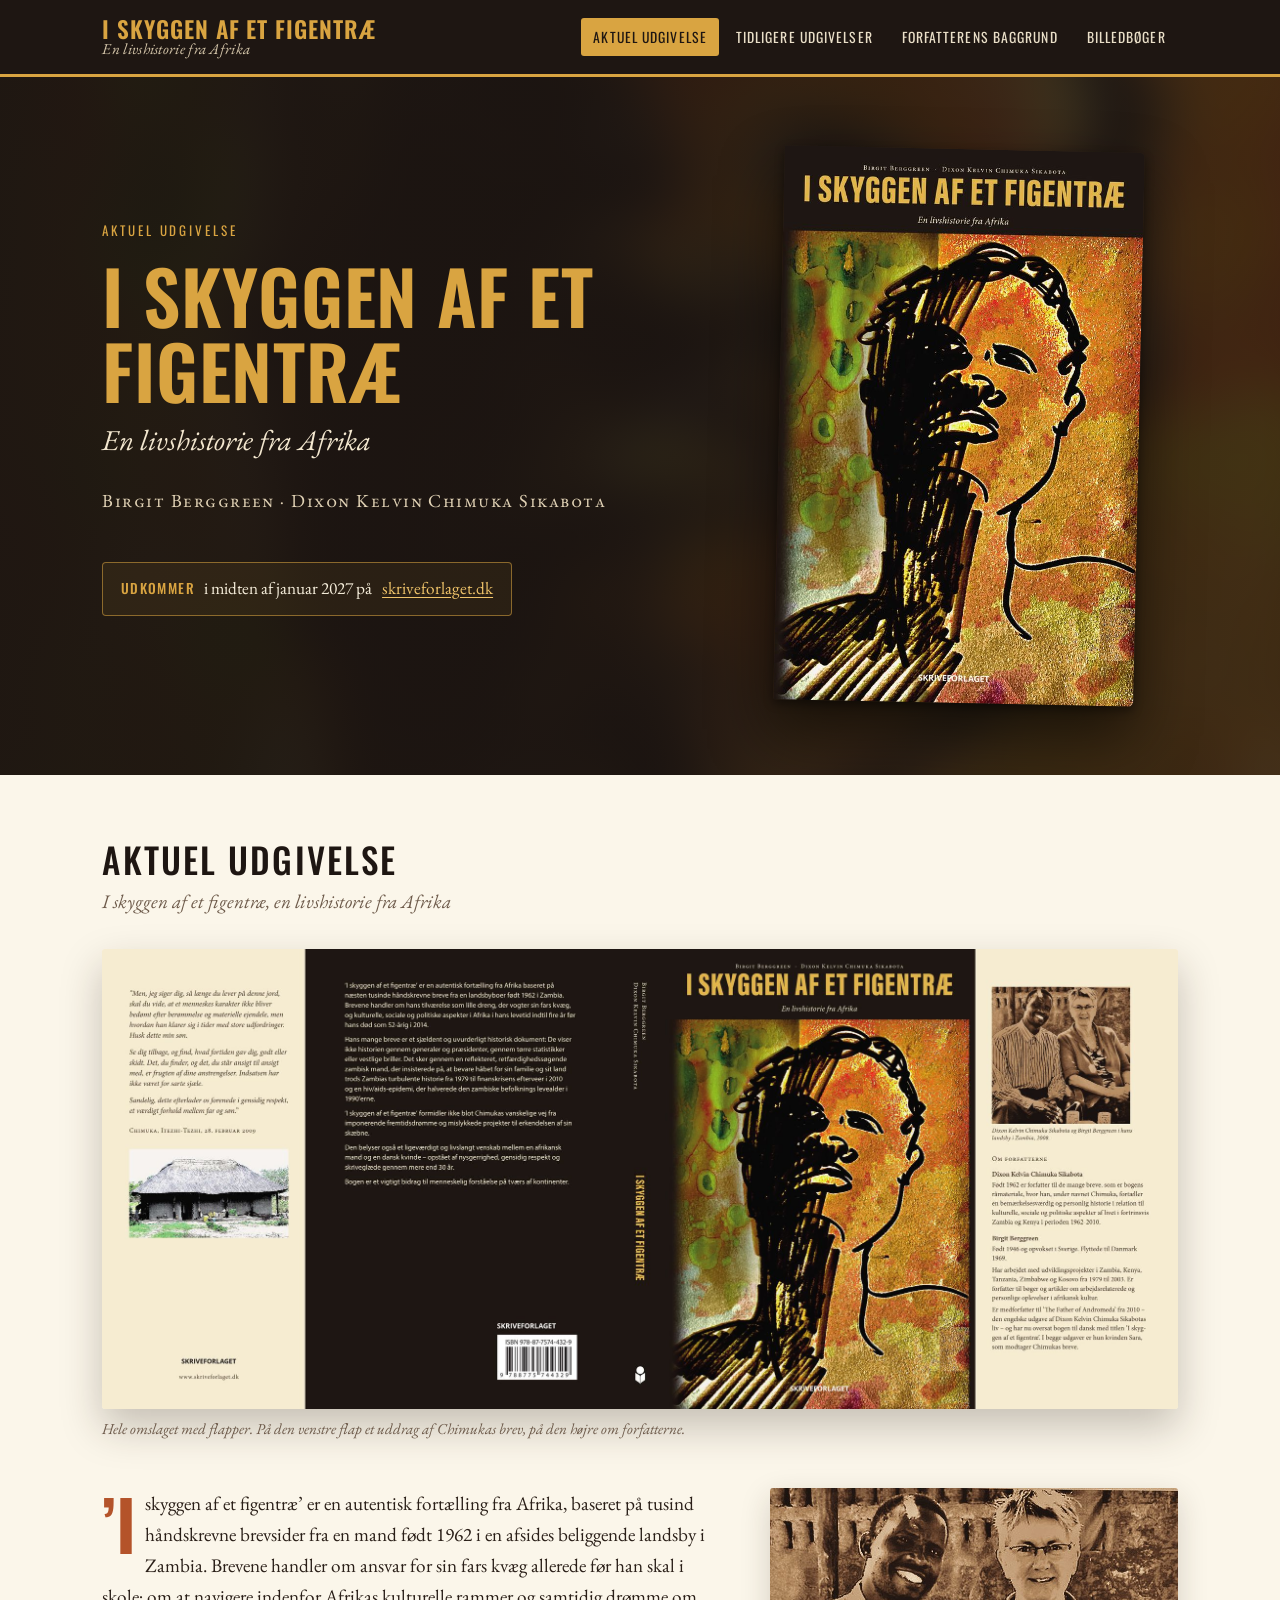
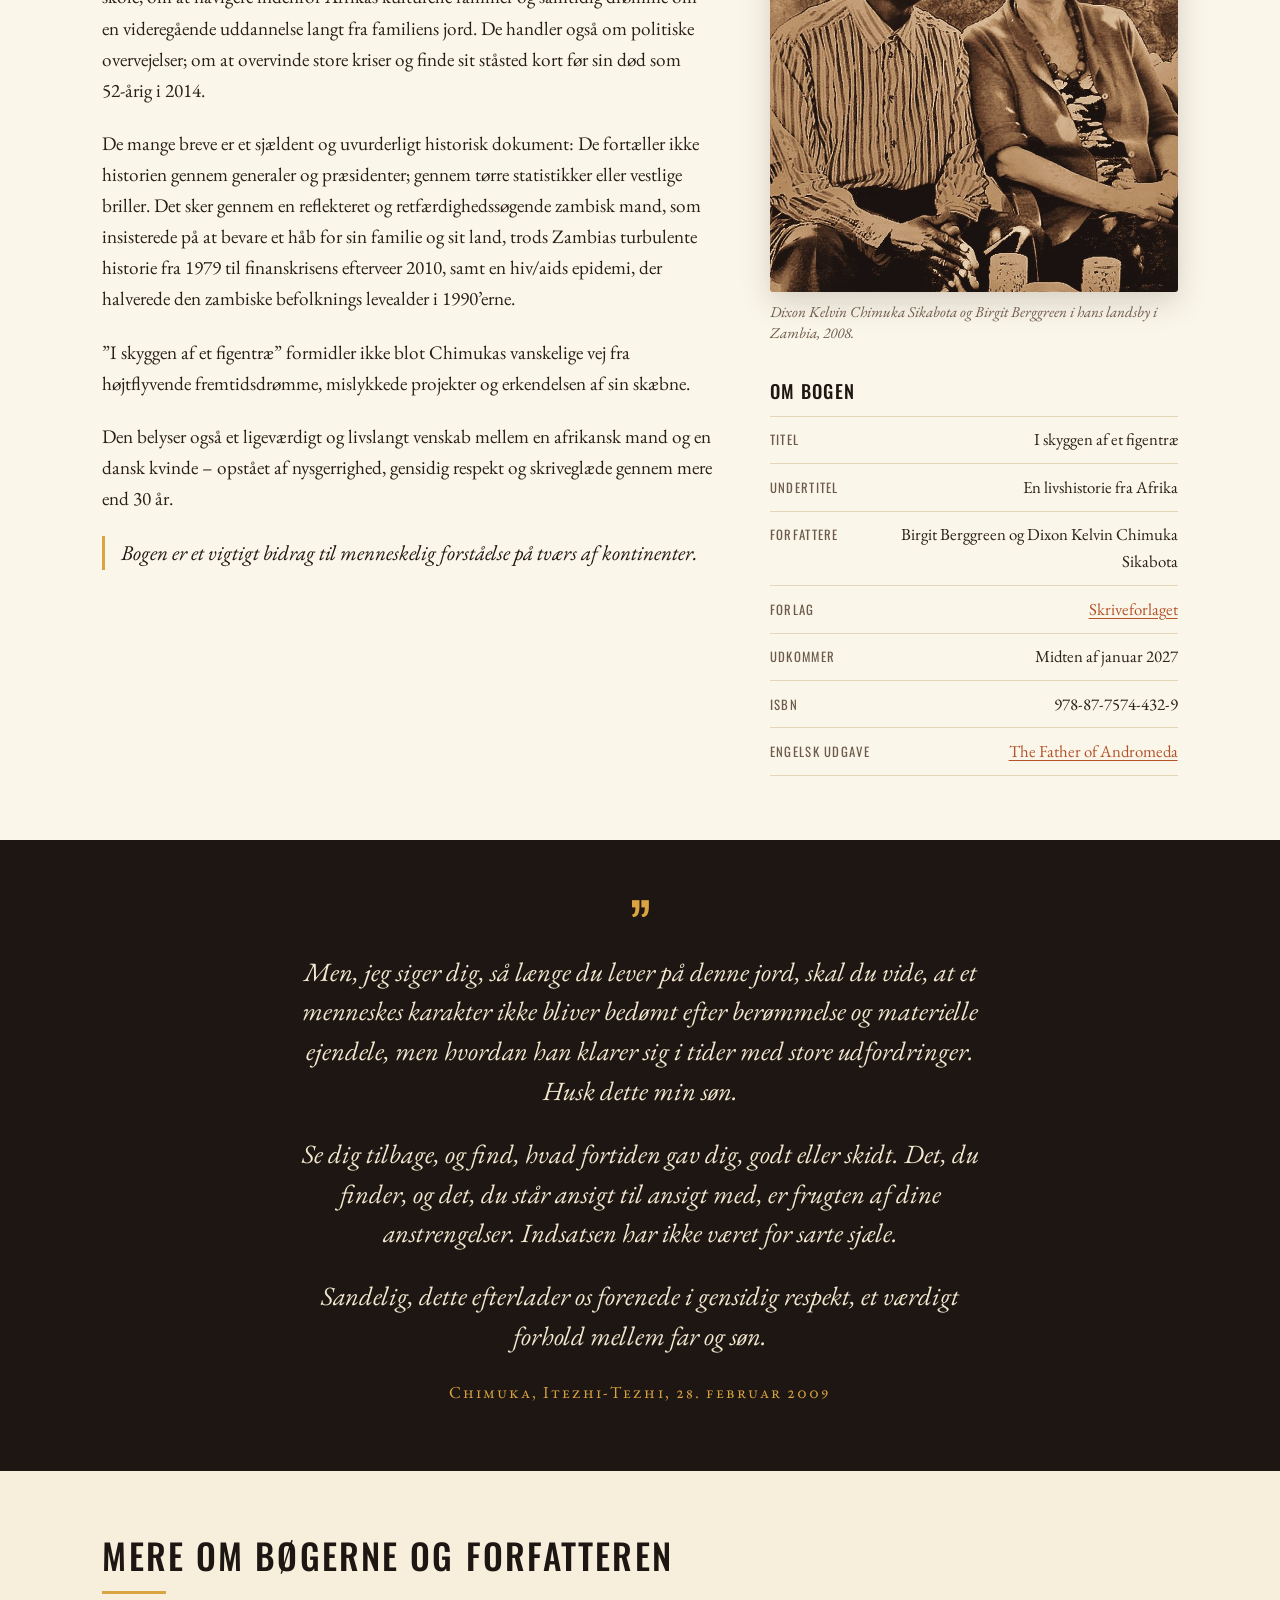
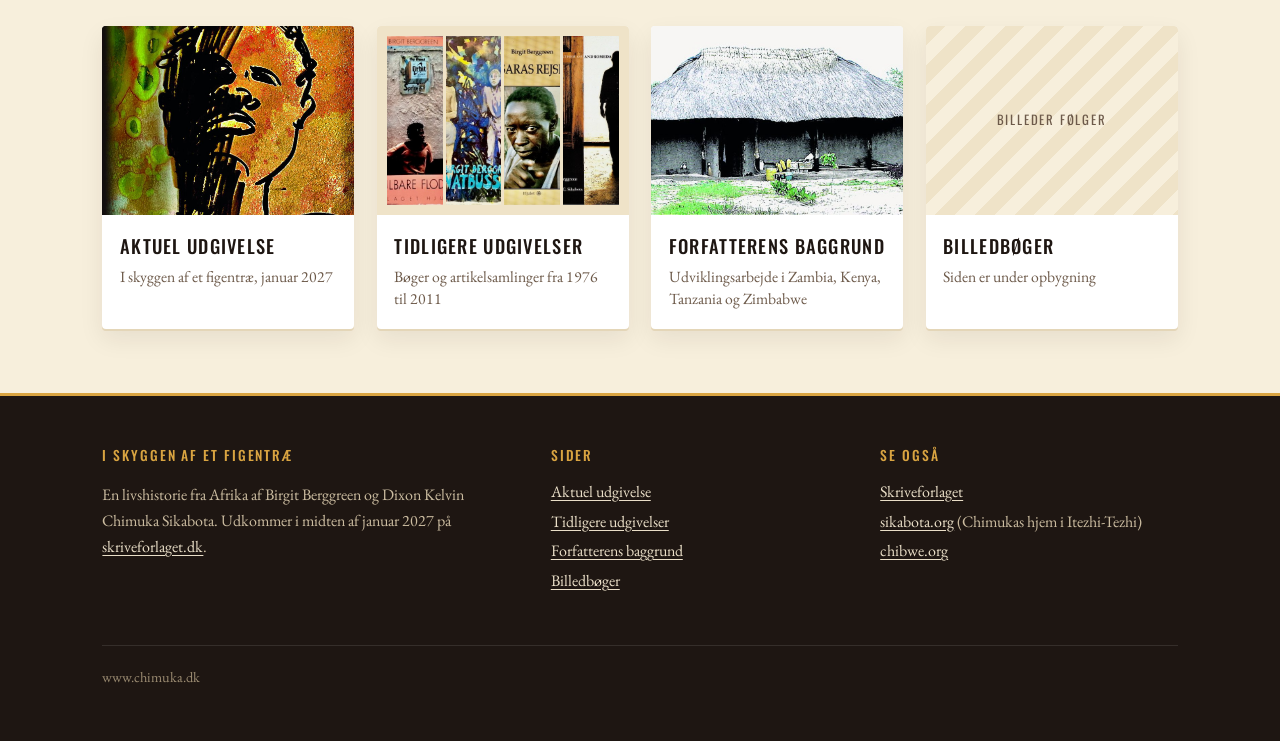
==== index.html @ 877b323a "chimuka.dk: første version af bogsiden for I skyggen af et figentræ" ====
<!doctype html>
<html lang="da">
<head>
<meta charset="utf-8">
<meta name="viewport" content="width=device-width,initial-scale=1">
<title>I skyggen af et figentræ · En livshistorie fra Afrika</title>
<meta name="description" content="En autentisk fortælling fra Afrika, baseret på tusind håndskrevne brevsider fra en zambisk landsbyboer. Af Birgit Berggreen og Dixon Kelvin Chimuka Sikabota. Udkommer i midten af januar 2027 på Skriveforlaget.">
<link rel="canonical" href="https://chimuka.dk/">
<meta name="author" content="Birgit Berggreen og Dixon Kelvin Chimuka Sikabota">
<meta name="theme-color" content="#1e1612">
<meta property="og:type" content="book">
<meta property="og:locale" content="da_DK">
<meta property="og:site_name" content="chimuka.dk">
<meta property="og:title" content="I skyggen af et figentræ · En livshistorie fra Afrika">
<meta property="og:description" content="En autentisk fortælling fra Afrika, baseret på tusind håndskrevne brevsider fra en zambisk landsbyboer. Af Birgit Berggreen og Dixon Kelvin Chimuka Sikabota. Udkommer i midten af januar 2027 på Skriveforlaget.">
<meta property="og:url" content="https://chimuka.dk/">
<meta property="og:image" content="https://chimuka.dk/assets/img/og-chimuka.jpg">
<meta property="og:image:width" content="1200">
<meta property="og:image:height" content="630">
<meta property="og:image:alt" content="Bogomslaget til I skyggen af et figentræ, en livshistorie fra Afrika">
<meta name="twitter:card" content="summary_large_image">
<meta name="twitter:title" content="I skyggen af et figentræ · En livshistorie fra Afrika">
<meta name="twitter:description" content="En autentisk fortælling fra Afrika, baseret på tusind håndskrevne brevsider fra en zambisk landsbyboer. Af Birgit Berggreen og Dixon Kelvin Chimuka Sikabota. Udkommer i midten af januar 2027 på Skriveforlaget.">
<meta name="twitter:image" content="https://chimuka.dk/assets/img/og-chimuka.jpg">
<link rel="icon" href="favicon.ico" sizes="any">
<link rel="icon" type="image/png" sizes="32x32" href="favicon-32.png">
<link rel="apple-touch-icon" href="apple-touch-icon.png">
<link rel="preload" href="assets/fonts/oswald.woff2" as="font" type="font/woff2" crossorigin>
<link rel="preload" href="assets/fonts/ebgaramond.woff2" as="font" type="font/woff2" crossorigin>
<link rel="stylesheet" href="assets/css/site.css">
<script type="application/ld+json">
{"@context":"https://schema.org","@type":"Book","name":"I skyggen af et figentræ","alternativeHeadline":"En livshistorie fra Afrika","inLanguage":"da","isbn":"978-87-7574-432-9","author":[{"@type":"Person","name":"Birgit Berggreen"},{"@type":"Person","name":"Dixon Kelvin Chimuka Sikabota"}],"publisher":{"@type":"Organization","name":"Skriveforlaget","url":"https://skriveforlaget.dk"},"image":"https://chimuka.dk/assets/img/omslag-forside.jpg","url":"https://chimuka.dk/","translationOfWork":{"@type":"Book","name":"The Father of Andromeda"}}
</script>
</head>
<body>
<a class="skip" href="#indhold">Spring til indhold</a>
<header class="site-header">
  <div class="wrap">
    <a class="brand" href="index.html"><b>I skyggen af et figentræ</b><small>En livshistorie fra Afrika</small></a>
    <nav class="nav" aria-label="Hovedmenu">
      <a href="index.html" aria-current="page">Aktuel udgivelse</a>
      <a href="tidligere-udgivelser.html">Tidligere udgivelser</a>
      <a href="forfatterens-baggrund.html">Forfatterens baggrund</a>
      <a href="billedboeger.html">Billedbøger</a>
    </nav>
  </div>
</header>
<main id="indhold">
<section class="hero">
  <div class="wrap">
    <div>
      <p class="kicker">Aktuel udgivelse</p>
      <h1>I skyggen af et figentræ</h1>
      <p class="sub">En livshistorie fra Afrika</p>
      <p class="authors">Birgit Berggreen · Dixon Kelvin Chimuka Sikabota</p>
      <p class="release"><strong>Udkommer</strong> i midten af januar 2027 på <a href="https://skriveforlaget.dk">skriveforlaget.dk</a></p>
    </div>
    <div class="cover">
      <img src="assets/img/omslag-forside.jpg" srcset="assets/img/omslag-forside-600.jpg 600w, assets/img/omslag-forside.jpg 1000w" sizes="(max-width:760px) 250px, 360px" width="1000" height="1539" alt="Forsiden af bogen I skyggen af et figentræ: en tegnet mand set fra siden mod en varm, okkerfarvet baggrund">
    </div>
  </div>
</section>

<section class="section" id="bogen">
  <div class="wrap">
    <h2>Aktuel udgivelse</h2>
    <p class="lead-note">I skyggen af et figentræ, en livshistorie fra Afrika</p>
    <figure class="figure spread">
      <img src="assets/img/omslag-hele.jpg" width="2200" height="941" loading="lazy" alt="Hele bogomslaget med flapper, bagside, ryg og forside">
      <figcaption>Hele omslaget med flapper. På den venstre flap et uddrag af Chimukas brev, på den højre om forfatterne.</figcaption>
    </figure>
    <div class="two-col">
      <div class="prose">
        <p>’I skyggen af et figentræ’ er en autentisk fortælling fra Afrika, baseret på tusind håndskrevne brevsider fra en mand født 1962 i en afsides beliggende landsby i Zambia. Brevene handler om ansvar for sin fars kvæg allerede før han skal i skole; om at navigere indenfor Afrikas kulturelle rammer og samtidig drømme om en videregående uddannelse langt fra familiens jord. De handler også om politiske overvejelser; om at overvinde store kriser og finde sit ståsted kort før sin død som 52-årig i 2014.</p>
        <p>De mange breve er et sjældent og uvurderligt historisk dokument: De fortæller ikke historien gennem generaler og præsidenter; gennem tørre statistikker eller vestlige briller. Det sker gennem en reflekteret og retfærdighedssøgende zambisk mand, som insisterede på at bevare et håb for sin familie og sit land, trods Zambias turbulente historie fra 1979 til finanskrisens efterveer 2010, samt en hiv/aids epidemi, der halverede den zambiske befolknings levealder i 1990’erne.</p>
        <p>”I skyggen af et figentræ” formidler ikke blot Chimukas vanskelige vej fra højtflyvende fremtidsdrømme, mislykkede projekter og erkendelsen af sin skæbne.</p>
        <p>Den belyser også et ligeværdigt og livslangt venskab mellem en afrikansk mand og en dansk kvinde – opstået af nysgerrighed, gensidig respekt og skriveglæde gennem mere end 30 år.</p>
        <p class="closing">Bogen er et vigtigt bidrag til menneskelig forståelse på tværs af kontinenter.</p>
      </div>
      <aside>
        <figure class="figure">
          <img src="assets/img/chimuka-og-birgit-2008.jpg" width="800" height="793" loading="lazy" alt="Dixon Kelvin Chimuka Sikabota og Birgit Berggreen sidder side om side og smiler">
          <figcaption>Dixon Kelvin Chimuka Sikabota og Birgit Berggreen i hans landsby i Zambia, 2008.</figcaption>
        </figure>
        <h3 style="margin:2rem 0 .6rem">Om bogen</h3>
        <ul class="facts">
          <li><span>Titel</span><span>I skyggen af et figentræ</span></li>
          <li><span>Undertitel</span><span>En livshistorie fra Afrika</span></li>
          <li><span>Forfattere</span><span>Birgit Berggreen og Dixon Kelvin Chimuka Sikabota</span></li>
          <li><span>Forlag</span><span><a href="https://skriveforlaget.dk">Skriveforlaget</a></span></li>
          <li><span>Udkommer</span><span>Midten af januar 2027</span></li>
          <li><span>ISBN</span><span>978-87-7574-432-9</span></li>
          <li><span>Engelsk udgave</span><span><a href="tidligere-udgivelser.html#the-father-of-andromeda">The Father of Andromeda</a></span></li>
        </ul>
      </aside>
    </div>
  </div>
</section>

<section class="section dark">
  <div class="wrap quote">
    <span class="mark" aria-hidden="true">”</span>
    <blockquote>
      <p>Men, jeg siger dig, så længe du lever på denne jord, skal du vide, at et menneskes karakter ikke bliver bedømt efter berømmelse og materielle ejendele, men hvordan han klarer sig i tider med store udfordringer. Husk dette min søn.</p>
      <p>Se dig tilbage, og find, hvad fortiden gav dig, godt eller skidt. Det, du finder, og det, du står ansigt til ansigt med, er frugten af dine anstrengelser. Indsatsen har ikke været for sarte sjæle.</p>
      <p>Sandelig, dette efterlader os forenede i gensidig respekt, et værdigt forhold mellem far og søn.</p>
    </blockquote>
    <cite>Chimuka, Itezhi-Tezhi, 28. februar 2009</cite>
  </div>
</section>

<section class="section alt">
  <div class="wrap">
    <h2>Mere om bøgerne og forfatteren</h2>
    <hr class="rule">
    <div class="tiles">
      <a class="tile" href="#bogen">
        <div class="ph"><img src="assets/img/figentrae-portraet.jpg" loading="lazy" width="1000" height="1316" alt="" style="object-position:center 25%"></div>
        <div class="t"><h3>Aktuel udgivelse</h3><span>I skyggen af et figentræ, januar 2027</span></div>
      </a>
      <a class="tile" href="tidligere-udgivelser.html">
        <div class="ph covers"><img src="assets/img/cover-sejlbare-floder.jpg" alt="" loading="lazy"><img src="assets/img/cover-natbussen.jpg" alt="" loading="lazy"><img src="assets/img/cover-saras-rejse.jpg" alt="" loading="lazy"><img src="assets/img/cover-the-father-of-andromeda.jpg" alt="" loading="lazy"></div>
        <div class="t"><h3>Tidligere udgivelser</h3><span>Bøger og artikelsamlinger fra 1976 til 2011</span></div>
      </a>
      <a class="tile" href="forfatterens-baggrund.html">
        <div class="ph"><img src="assets/img/landsbyhus.jpg" loading="lazy" width="1000" height="558" alt=""></div>
        <div class="t"><h3>Forfatterens baggrund</h3><span>Udviklingsarbejde i Zambia, Kenya, Tanzania og Zimbabwe</span></div>
      </a>
      <a class="tile" href="billedboeger.html">
        <div class="ph pending">Billeder følger</div>
        <div class="t"><h3>Billedbøger</h3><span>Siden er under opbygning</span></div>
      </a>
    </div>
  </div>
</section>
</main>
<footer class="site-footer">
  <div class="wrap">
    <div>
      <h4>I skyggen af et figentræ</h4>
      <p>En livshistorie fra Afrika af Birgit Berggreen og Dixon Kelvin Chimuka Sikabota. Udkommer i midten af januar 2027 på <a href="https://skriveforlaget.dk">skriveforlaget.dk</a>.</p>
    </div>
    <div>
      <h4>Sider</h4>
      <ul>
          <li><a href="index.html">Aktuel udgivelse</a></li>
          <li><a href="tidligere-udgivelser.html">Tidligere udgivelser</a></li>
          <li><a href="forfatterens-baggrund.html">Forfatterens baggrund</a></li>
          <li><a href="billedboeger.html">Billedbøger</a></li>
      </ul>
    </div>
    <div>
      <h4>Se også</h4>
      <ul>
          <li><a href="https://skriveforlaget.dk">Skriveforlaget</a></li>
          <li><a href="https://sikabota.org">sikabota.org</a> (Chimukas hjem i Itezhi-Tezhi)</li>
          <li><a href="https://chibwe.org">chibwe.org</a></li>
      </ul>
    </div>
    <p class="fine">www.chimuka.dk</p>
  </div>
</footer>
</body>
</html>
---- assets/css/site.css ----
@font-face{font-family:"Oswald";src:url(../fonts/oswald.woff2) format("woff2");font-weight:200 700;font-display:swap}
@font-face{font-family:"EB Garamond";src:url(../fonts/ebgaramond.woff2) format("woff2");font-weight:400 800;font-style:normal;font-display:swap}
@font-face{font-family:"EB Garamond";src:url(../fonts/ebgaramond-italic.woff2) format("woff2");font-weight:400 800;font-style:italic;font-display:swap}
:root{
  --ink:#1e1612;--ink-2:#2b201a;--gold:#d9a441;--gold-2:#f0c46a;--cream:#f7efdc;--paper:#fbf6ea;
  --text:#2a1f18;--muted:#6d5a4a;--rust:#b4532a;--leaf:#7d9440;--line:#e4d6b8;
  --serif:"EB Garamond",Georgia,"Times New Roman",serif;--display:"Oswald","Arial Narrow",Arial,sans-serif;
  --wrap:1120px;
}
*{box-sizing:border-box}
html{-webkit-text-size-adjust:100%;scroll-behavior:smooth}
body{margin:0;background:var(--paper);color:var(--text);font-family:var(--serif);font-size:1.2rem;line-height:1.62;font-kerning:normal;font-variant-ligatures:common-ligatures}
img{max-width:100%;height:auto;display:block}
a{color:var(--rust);text-underline-offset:.18em;text-decoration-thickness:1px}
a:hover{color:var(--ink)}
.wrap{max-width:var(--wrap);margin:0 auto;padding:0 1.4rem}
.skip{position:absolute;left:-999px}.skip:focus{left:1rem;top:1rem;background:#fff;padding:.5rem 1rem;z-index:9}

/* Header */
.site-header{background:var(--ink);color:var(--cream);border-bottom:3px solid var(--gold)}
.site-header .wrap{display:flex;align-items:center;justify-content:space-between;gap:1.5rem;min-height:74px}
.brand{display:flex;flex-direction:column;text-decoration:none;color:var(--gold);line-height:1.1}
.brand b{font-family:var(--display);font-weight:600;font-size:1.45rem;letter-spacing:.04em;text-transform:uppercase}
.brand small{font-family:var(--serif);font-style:italic;color:#d8c9ad;font-size:.95rem;letter-spacing:.02em}
.brand:hover{color:var(--gold-2)}
.nav{display:flex;gap:.3rem;flex-wrap:wrap;justify-content:flex-end}
.nav a{font-family:var(--display);font-weight:400;text-transform:uppercase;letter-spacing:.08em;font-size:.86rem;color:#eadfc8;text-decoration:none;padding:.5rem .75rem;border-radius:3px;white-space:nowrap}
.nav a:hover{color:var(--gold-2);background:rgba(255,255,255,.06)}
.nav a[aria-current=page]{color:var(--ink);background:var(--gold)}

/* Hero */
.hero{position:relative;background:var(--ink);color:var(--cream);overflow:hidden}
.hero::before{content:"";position:absolute;inset:-40px;background:url(../img/figentrae-portraet.jpg) center 30%/cover no-repeat;filter:blur(26px) saturate(1.1);opacity:.32;transform:scale(1.1)}
.hero::after{content:"";position:absolute;inset:0;background:linear-gradient(90deg,rgba(30,22,18,.92) 0%,rgba(30,22,18,.7) 55%,rgba(30,22,18,.35) 100%)}
.hero .wrap{position:relative;z-index:1;display:grid;grid-template-columns:1.15fr .85fr;gap:3rem;align-items:center;padding-top:4.5rem;padding-bottom:4.5rem}
.kicker{font-family:var(--display);text-transform:uppercase;letter-spacing:.22em;font-size:.82rem;color:var(--gold);margin:0 0 1rem}
.hero h1{font-family:var(--display);font-weight:600;text-transform:uppercase;color:var(--gold);font-size:clamp(2.6rem,6vw,4.6rem);line-height:1.02;letter-spacing:.01em;margin:0}
.hero .sub{font-style:italic;font-size:clamp(1.35rem,2.4vw,1.8rem);margin:.6rem 0 1.4rem;color:#f3e7cf}
.authors{font-variant:small-caps;letter-spacing:.08em;font-size:1.15rem;color:#e2d3b6;margin:0 0 1.8rem}
.release{display:inline-flex;flex-wrap:wrap;gap:.35rem .6rem;align-items:baseline;border:1px solid rgba(217,164,65,.55);background:rgba(217,164,65,.08);padding:.75rem 1.1rem;border-radius:4px;font-size:1.08rem}
.release strong{font-family:var(--display);font-weight:500;letter-spacing:.1em;text-transform:uppercase;font-size:.85rem;color:var(--gold)}
.release a{color:var(--gold-2)}
.hero .cover{justify-self:center;max-width:360px;width:100%;transform:rotate(1.2deg)}
.hero .cover img{box-shadow:0 30px 60px rgba(0,0,0,.55),0 4px 10px rgba(0,0,0,.4);border-radius:2px 5px 5px 2px}
.hero-page .wrap{grid-template-columns:1fr;padding-top:3.2rem;padding-bottom:3rem}
.hero-page h1{font-size:clamp(2.1rem,5vw,3.4rem)}
.hero-page .sub{margin-bottom:0}

/* Sections */
main{display:block}
.section{padding:4rem 0}
.section.alt{background:var(--cream)}
.section.dark{background:var(--ink);color:var(--cream)}
.section h2{font-family:var(--display);font-weight:500;text-transform:uppercase;letter-spacing:.06em;font-size:clamp(1.6rem,3vw,2.2rem);color:var(--ink);margin:0 0 .4rem;line-height:1.15}
.section.dark h2{color:var(--gold)}
.section h3{font-family:var(--display);font-weight:500;text-transform:uppercase;letter-spacing:.07em;font-size:1.15rem;margin:0;color:var(--ink)}
.lead-note{color:var(--muted);font-style:italic;margin:0 0 2rem}
.rule{width:64px;height:3px;background:var(--gold);border:0;margin:1rem 0 2rem}
.prose{max-width:40rem}
.prose p{margin:0 0 1.15em}
.prose p:first-child::first-letter{font-family:var(--display);float:left;font-size:3.6em;line-height:.85;padding:.08em .12em 0 0;color:var(--rust);font-weight:600}
.prose .closing{font-size:1.32rem;font-style:italic;color:var(--ink);border-left:3px solid var(--gold);padding-left:1rem}
.two-col{display:grid;grid-template-columns:minmax(0,1.5fr) minmax(0,1fr);gap:3.5rem;align-items:start}
.figure{margin:0}
.figure img{border-radius:3px;box-shadow:0 10px 30px rgba(42,31,24,.18)}
.figure figcaption{font-size:.95rem;font-style:italic;color:var(--muted);margin-top:.6rem;line-height:1.4}
.spread{margin:0 0 3rem}
.spread img{width:100%;box-shadow:0 18px 40px rgba(42,31,24,.25)}

/* Quote */
.quote{max-width:46rem;margin:0 auto;text-align:center}
.quote blockquote{margin:0;font-style:italic;font-size:clamp(1.3rem,2.4vw,1.65rem);line-height:1.5;color:#f3e7cf}
.quote blockquote p{margin:0 0 .9em}
.quote cite{display:block;font-style:normal;font-variant:small-caps;letter-spacing:.12em;color:var(--gold);margin-top:1.2rem;font-size:1.05rem}
.quote .mark{font-family:var(--display);font-size:4rem;line-height:.6;color:var(--gold);display:block;margin-bottom:.6rem}

/* Tiles (menu med billeder) */
.tiles{display:grid;grid-template-columns:repeat(4,minmax(0,1fr));gap:1.4rem;margin-top:2rem}
.tile{display:flex;flex-direction:column;text-decoration:none;color:var(--text);background:#fff;border-radius:4px;overflow:hidden;box-shadow:0 2px 0 var(--line),0 10px 24px rgba(42,31,24,.08);transition:transform .2s ease,box-shadow .2s ease}
.tile:hover{transform:translateY(-4px);box-shadow:0 2px 0 var(--gold),0 16px 34px rgba(42,31,24,.16);color:var(--text)}
.tile .ph{aspect-ratio:4/3;background:var(--ink);overflow:hidden}
.tile .ph img{width:100%;height:100%;object-fit:cover}
.tile .ph.covers{display:grid;grid-template-columns:repeat(4,1fr);gap:3px;padding:10px;background:#efe3c8}
.tile .ph.covers img{object-fit:cover;height:100%}
.tile .ph.pending{display:flex;align-items:center;justify-content:center;background:repeating-linear-gradient(135deg,#efe3c8 0 14px,#f7efdc 14px 28px);color:var(--muted);font-family:var(--display);letter-spacing:.14em;text-transform:uppercase;font-size:.8rem}
.tile .t{padding:1rem 1.1rem 1.2rem}
.tile .t span{display:block;font-size:.98rem;color:var(--muted);line-height:1.4;margin-top:.3rem}

/* Book facts */
.facts{list-style:none;padding:0;margin:0;border-top:1px solid var(--line)}
.facts li{display:flex;justify-content:space-between;gap:1rem;padding:.6rem 0;border-bottom:1px solid var(--line);font-size:1.05rem}
.facts li span:first-child{font-family:var(--display);text-transform:uppercase;letter-spacing:.1em;font-size:.8rem;color:var(--muted);padding-top:.25rem}
.facts li span:last-child{text-align:right}

/* Tidligere udgivelser */
.shelf{display:grid;grid-template-columns:repeat(5,minmax(0,1fr));gap:1.4rem;align-items:end;margin:0 0 3rem}
.shelf a{display:block;text-decoration:none;color:var(--text)}
.shelf img{width:100%;aspect-ratio:300/485;object-fit:cover;box-shadow:0 12px 26px rgba(42,31,24,.25);border-radius:1px 3px 3px 1px;transition:transform .2s}
.shelf a:hover img{transform:translateY(-5px)}
.shelf small{display:block;text-align:center;margin-top:.6rem;font-size:.95rem;color:var(--muted)}
.pubs{width:100%;border-collapse:collapse;font-size:1.08rem;max-width:46rem}
.pubs td{padding:.55rem .4rem;border-bottom:1px solid var(--line);vertical-align:top}
.pubs td:first-child{font-family:var(--display);color:var(--rust);width:5.5rem;letter-spacing:.06em;padding-top:.7rem;font-size:.95rem}
.dots{text-align:center;letter-spacing:.8em;color:var(--gold);font-size:1.4rem;margin:3rem 0}
.book{display:grid;grid-template-columns:150px minmax(0,1fr);gap:2rem;padding:2.4rem 0;border-top:1px solid var(--line);scroll-margin-top:1rem}
.book:last-child{border-bottom:1px solid var(--line)}
.book img{box-shadow:0 10px 22px rgba(42,31,24,.22)}
.book .meta{font-family:var(--display);text-transform:uppercase;letter-spacing:.12em;font-size:.82rem;color:var(--muted);margin:.25rem 0 1rem}
.book .meta b{color:var(--rust);font-weight:500}
.book .subt{font-style:italic;margin:-.6rem 0 1rem;color:var(--muted)}
.book p{margin:0 0 .9em;max-width:42rem}
.excerpt{font-style:italic}

/* Timeline */
.timeline{list-style:none;margin:0;padding:0;position:relative;max-width:44rem}
.timeline::before{content:"";position:absolute;left:6.2rem;top:.6rem;bottom:.6rem;width:2px;background:var(--line)}
.timeline li{display:grid;grid-template-columns:6.2rem 1fr;gap:1.6rem;padding:0 0 1.8rem;position:relative}
.timeline li::after{content:"";position:absolute;left:calc(6.2rem - 6px);top:.55rem;width:14px;height:14px;border-radius:50%;background:var(--gold);box-shadow:0 0 0 4px var(--paper)}
.timeline .yr{font-family:var(--display);color:var(--rust);letter-spacing:.05em;font-size:1rem;padding-top:.15rem}
.timeline .role{display:block;font-weight:600;color:var(--ink)}
.bio{margin-bottom:1.6rem}
.bio h3{margin-bottom:.4rem}
.bio p{margin:0 0 .8em}

/* Placeholder */
.placeholder{border:2px dashed var(--rust);background:#fff8ea;border-radius:6px;padding:1.6rem 1.8rem;max-width:44rem}
.placeholder strong{font-family:var(--display);text-transform:uppercase;letter-spacing:.12em;color:var(--rust);font-weight:500;font-size:.9rem;display:block;margin-bottom:.4rem}

/* Footer */
.site-footer{background:var(--ink);color:#cbbca0;font-size:1rem;padding:3rem 0 2.4rem;border-top:3px solid var(--gold)}
.site-footer .wrap{display:grid;grid-template-columns:1.4fr 1fr 1fr;gap:2rem}
.site-footer h4{font-family:var(--display);font-weight:500;text-transform:uppercase;letter-spacing:.14em;color:var(--gold);font-size:.85rem;margin:0 0 .8rem}
.site-footer ul{list-style:none;margin:0;padding:0}
.site-footer li{margin:.25rem 0}
.site-footer a{color:#eadfc8}
.site-footer a:hover{color:var(--gold-2)}
.site-footer .fine{grid-column:1/-1;border-top:1px solid rgba(255,255,255,.1);padding-top:1.2rem;font-size:.9rem;color:#9c8c72}

/* Responsive */
@media (max-width:960px){
  .tiles{grid-template-columns:repeat(2,minmax(0,1fr))}
  .shelf{grid-template-columns:repeat(3,minmax(0,1fr))}
  .two-col{grid-template-columns:1fr;gap:2.5rem}
}
@media (max-width:760px){
  body{font-size:1.12rem}
  .site-header .wrap{flex-direction:column;align-items:flex-start;gap:.4rem;padding-top:.9rem;padding-bottom:.6rem}
  .nav{display:grid;grid-template-columns:1fr 1fr;width:100%;gap:.25rem}
  .nav a{text-align:center;font-size:.8rem;padding:.55rem .3rem;background:rgba(255,255,255,.05)}
  .hero .wrap{grid-template-columns:1fr;gap:2.2rem;padding-top:2.6rem;padding-bottom:3rem}
  .hero .cover{max-width:250px;order:-1}
  .hero::after{background:linear-gradient(180deg,rgba(30,22,18,.75),rgba(30,22,18,.92))}
  .section{padding:3rem 0}
  .tiles{gap:1rem}
  .tile .t{padding:.8rem .85rem 1rem}
  .tile .t span{display:none}
  .shelf{grid-template-columns:repeat(2,minmax(0,1fr))}
  .book{grid-template-columns:96px minmax(0,1fr);gap:1.1rem}
  .timeline::before{left:4.6rem}
  .timeline li{grid-template-columns:4.6rem 1fr;gap:1.3rem}
  .timeline li::after{left:calc(4.6rem - 6px)}
  .site-footer .wrap{grid-template-columns:1fr}
  .facts li{flex-direction:column;gap:0}
  .facts li span:last-child{text-align:left}
}
@media (prefers-reduced-motion:reduce){*{transition:none!important;scroll-behavior:auto!important}}
@media print{.site-header,.site-footer,.hero::before{display:none}.hero{background:none;color:#000}}
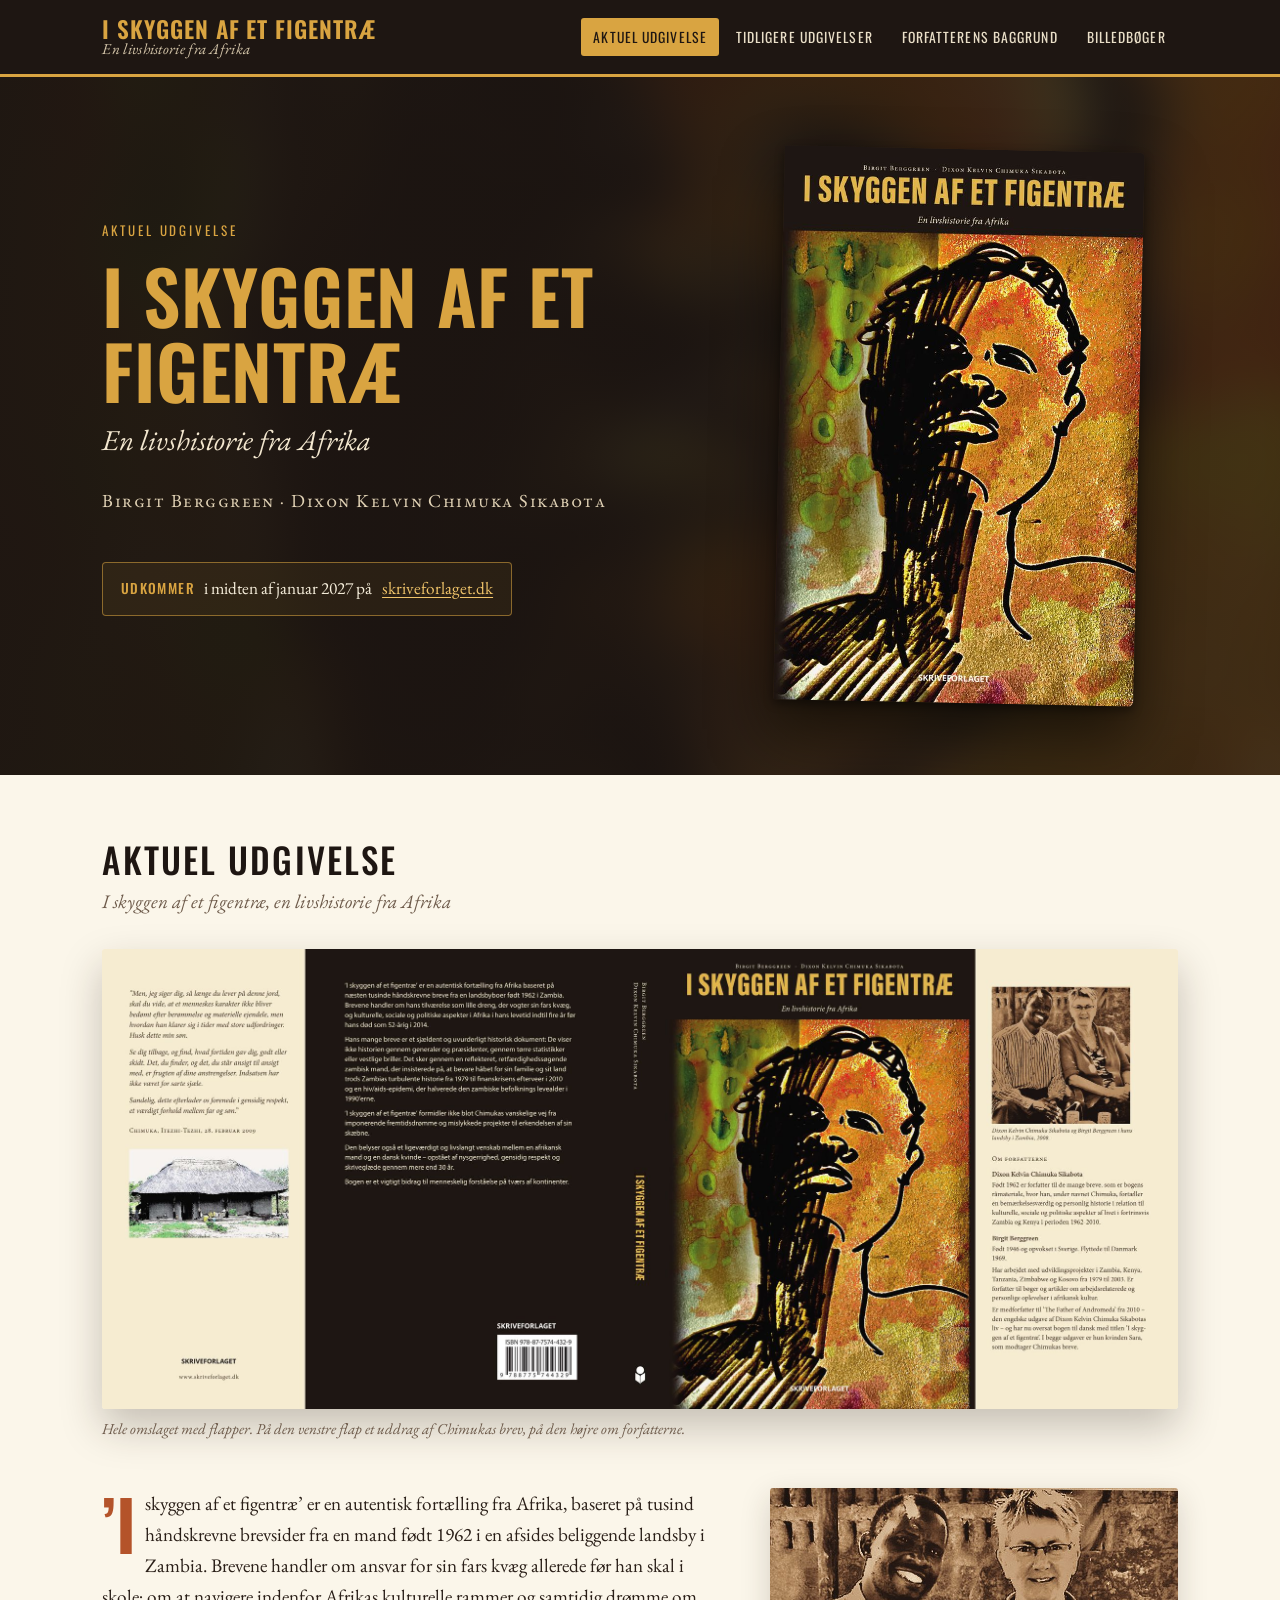
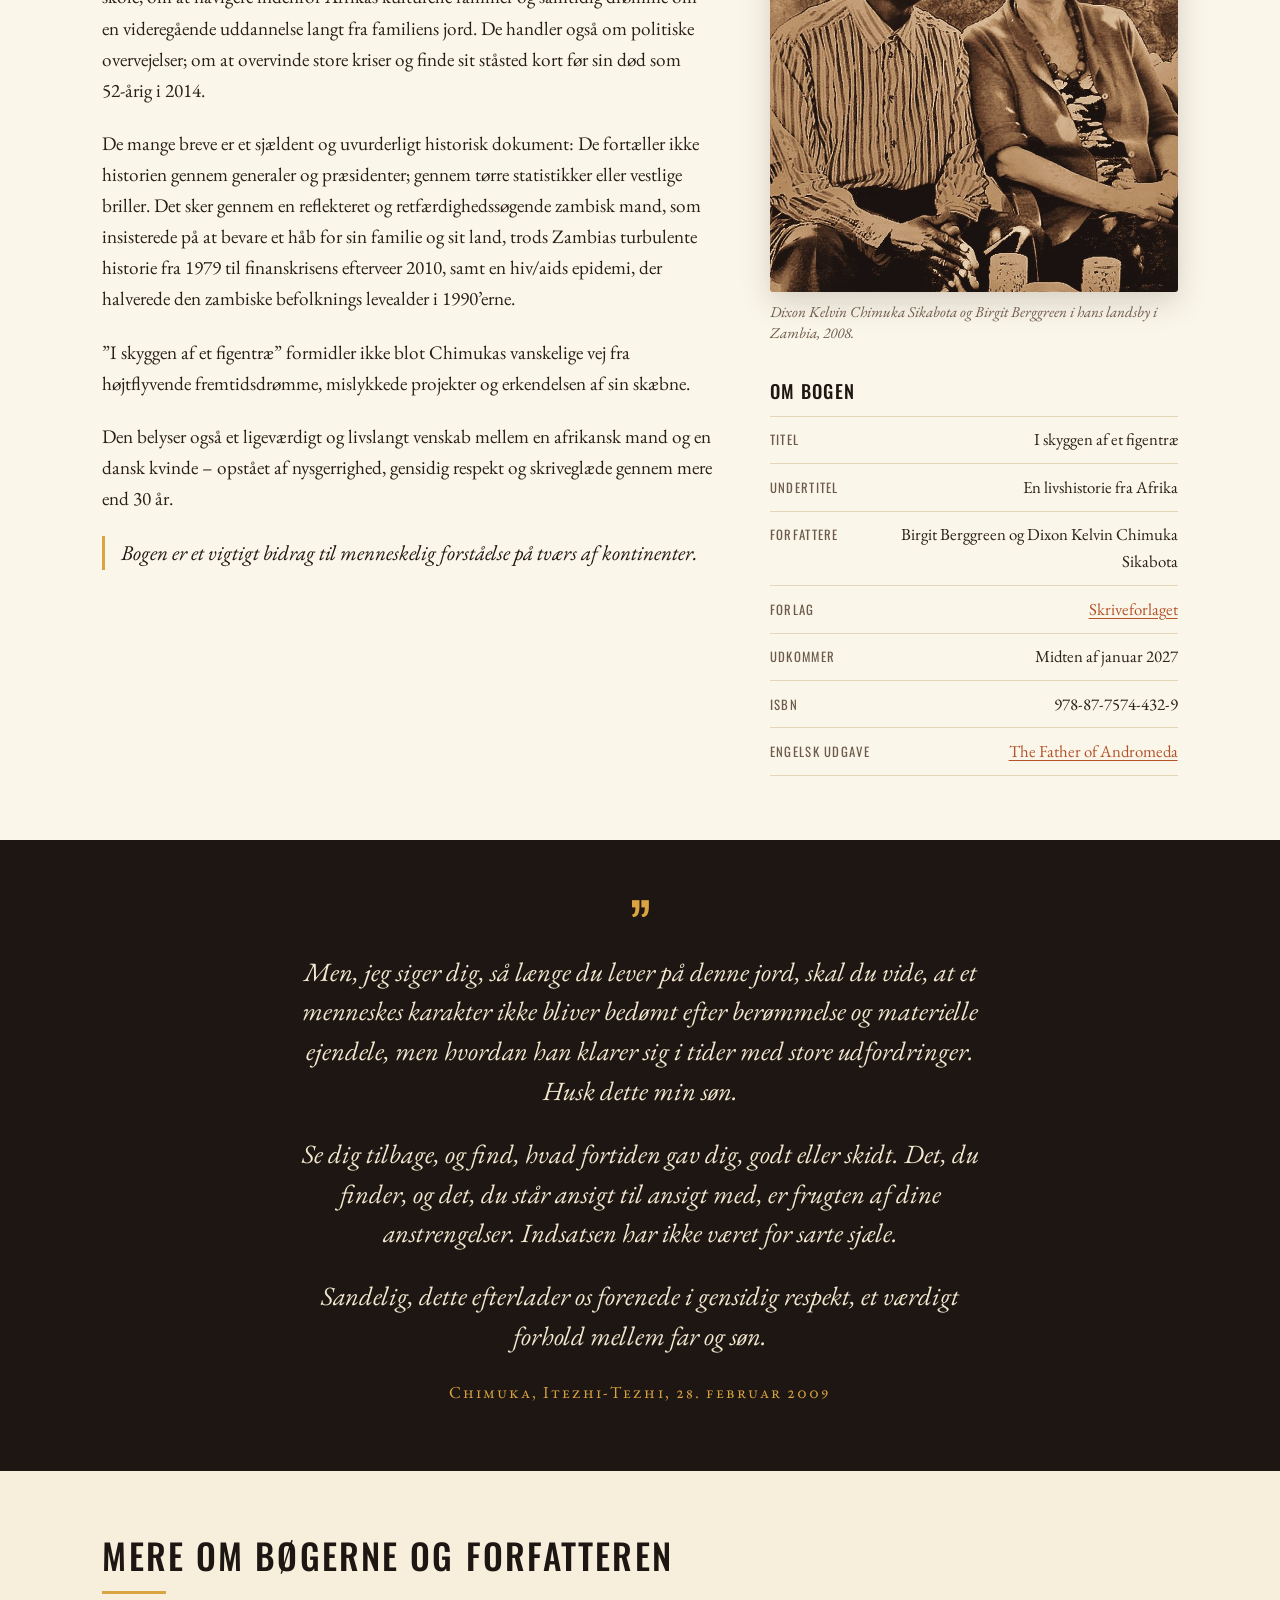
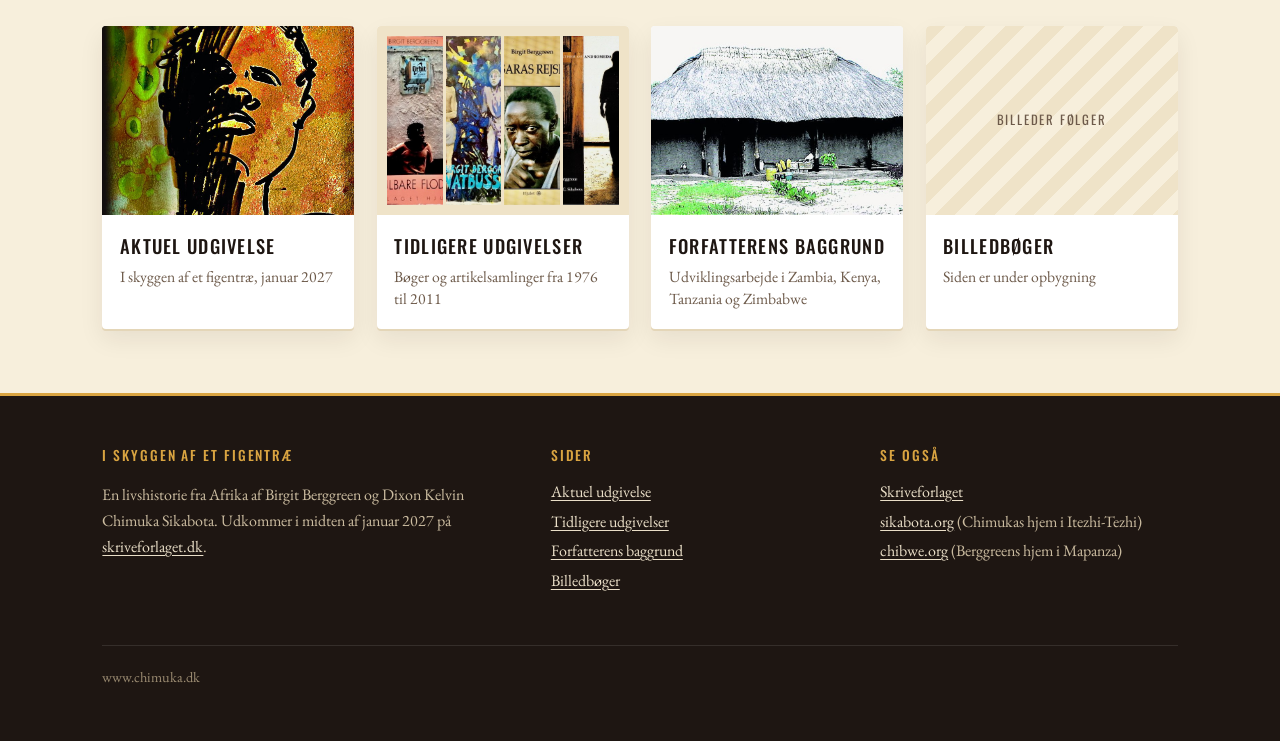
==== commit 45521db2: "Footer: chibwe.org (Berggreens hjem i Mapanza)" ====
--- a/index.html
+++ b/index.html
@@ -154,7 +154,7 @@
       <ul>
           <li><a href="https://skriveforlaget.dk">Skriveforlaget</a></li>
           <li><a href="https://sikabota.org">sikabota.org</a> (Chimukas hjem i Itezhi-Tezhi)</li>
-          <li><a href="https://chibwe.org">chibwe.org</a></li>
+          <li><a href="https://chibwe.org">chibwe.org</a> (Berggreens hjem i Mapanza)</li>
       </ul>
     </div>
     <p class="fine">www.chimuka.dk</p>
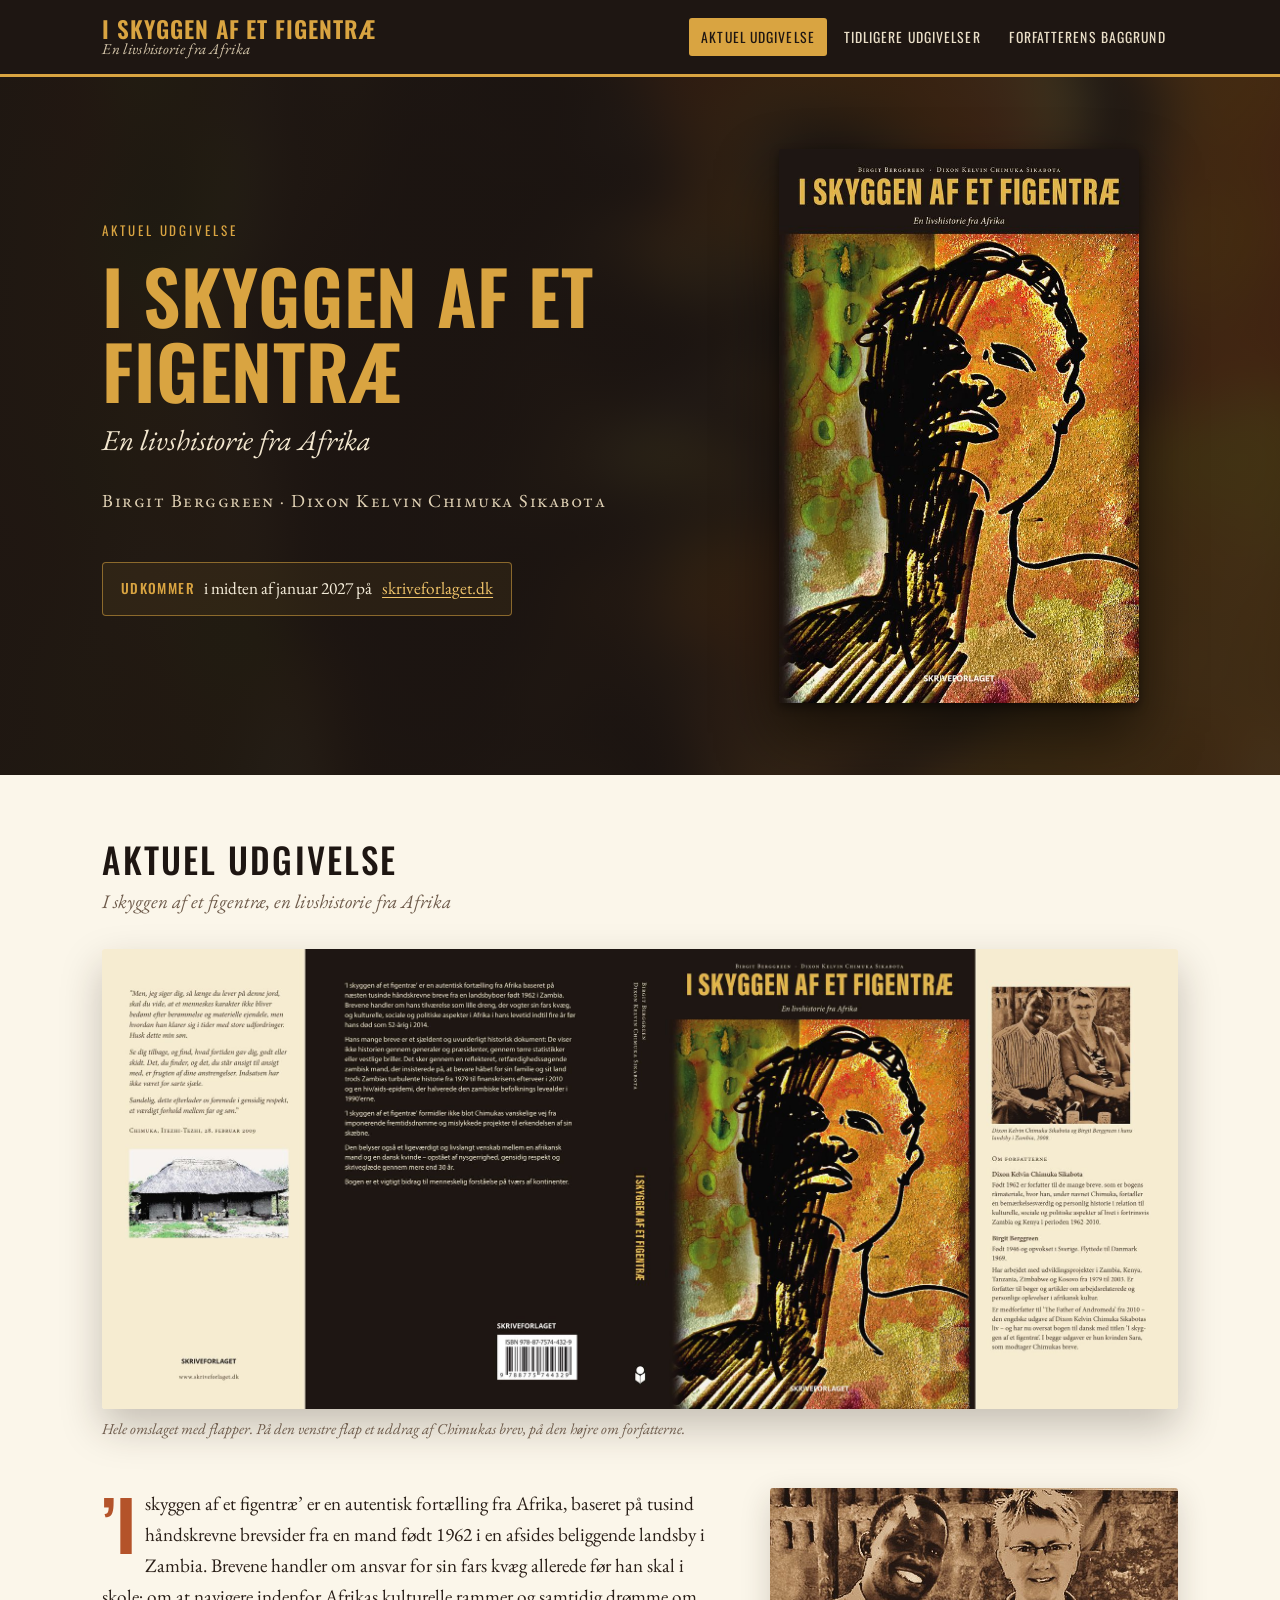
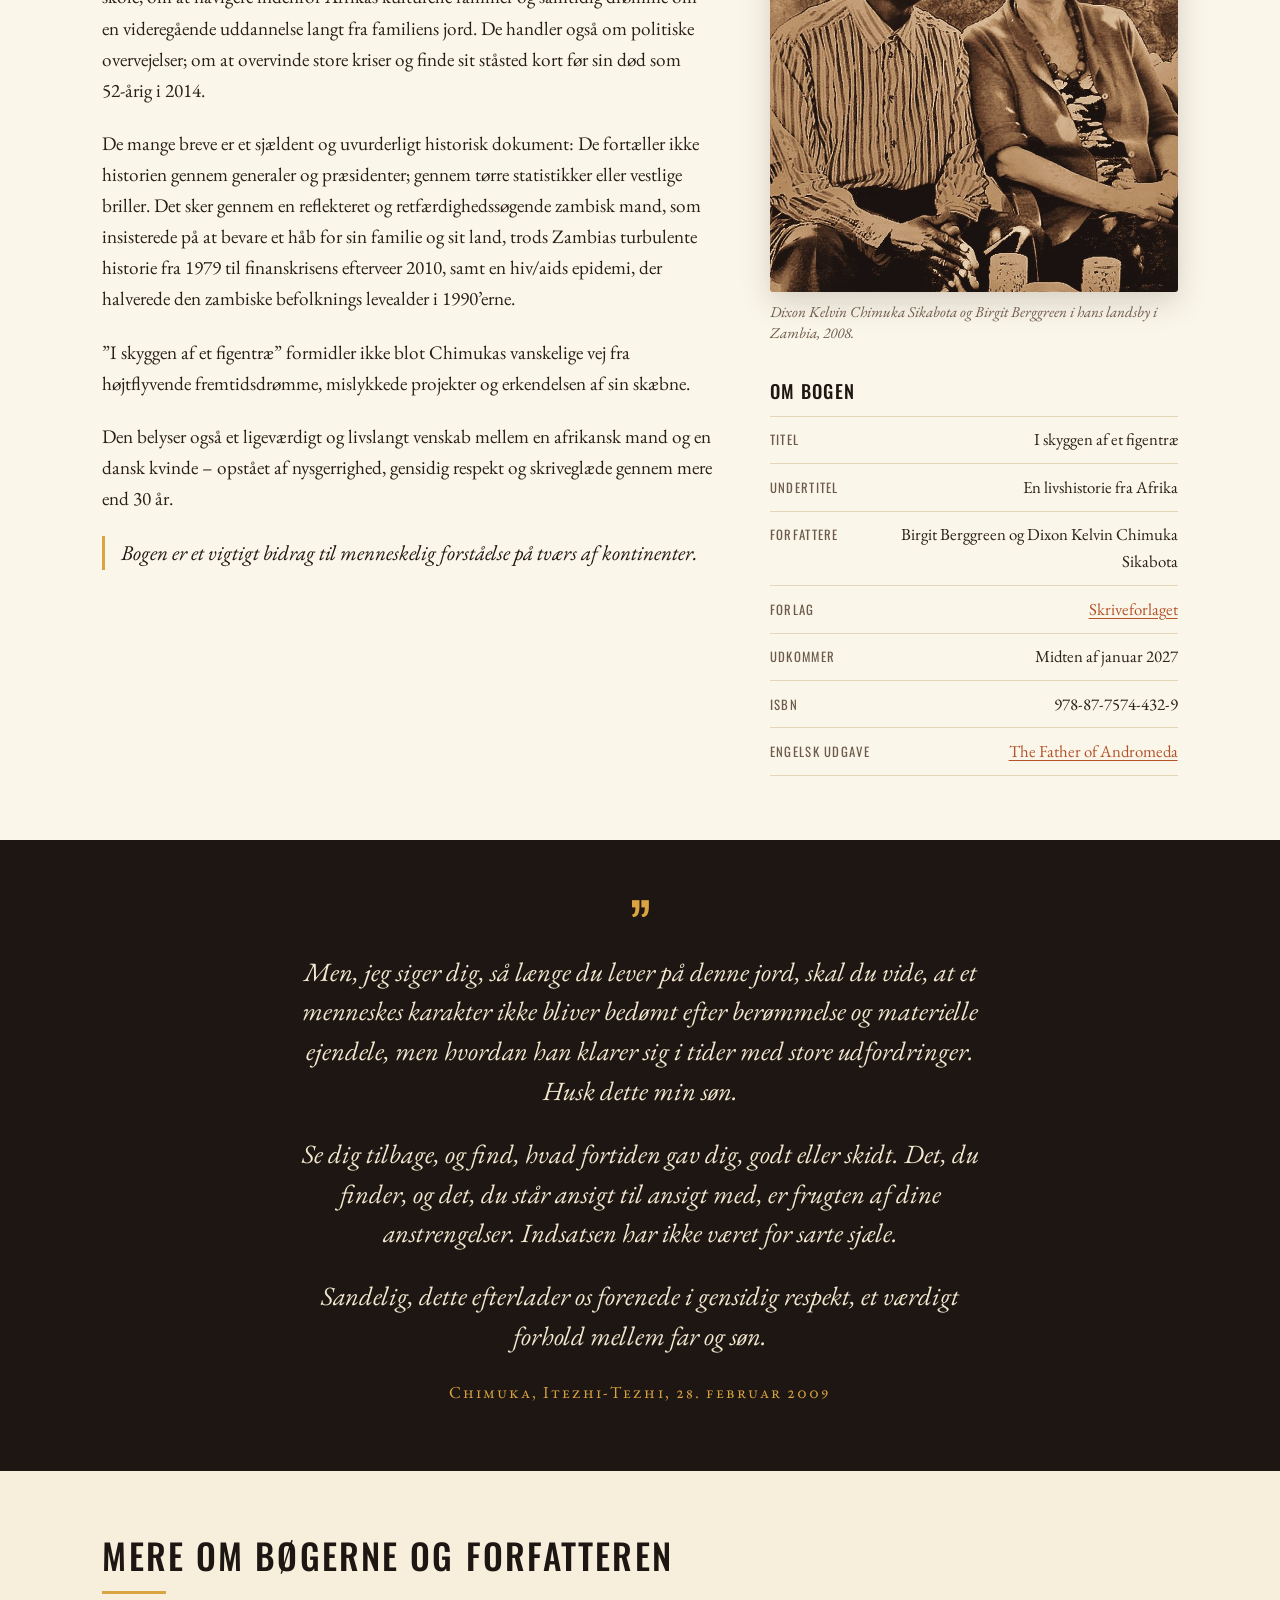
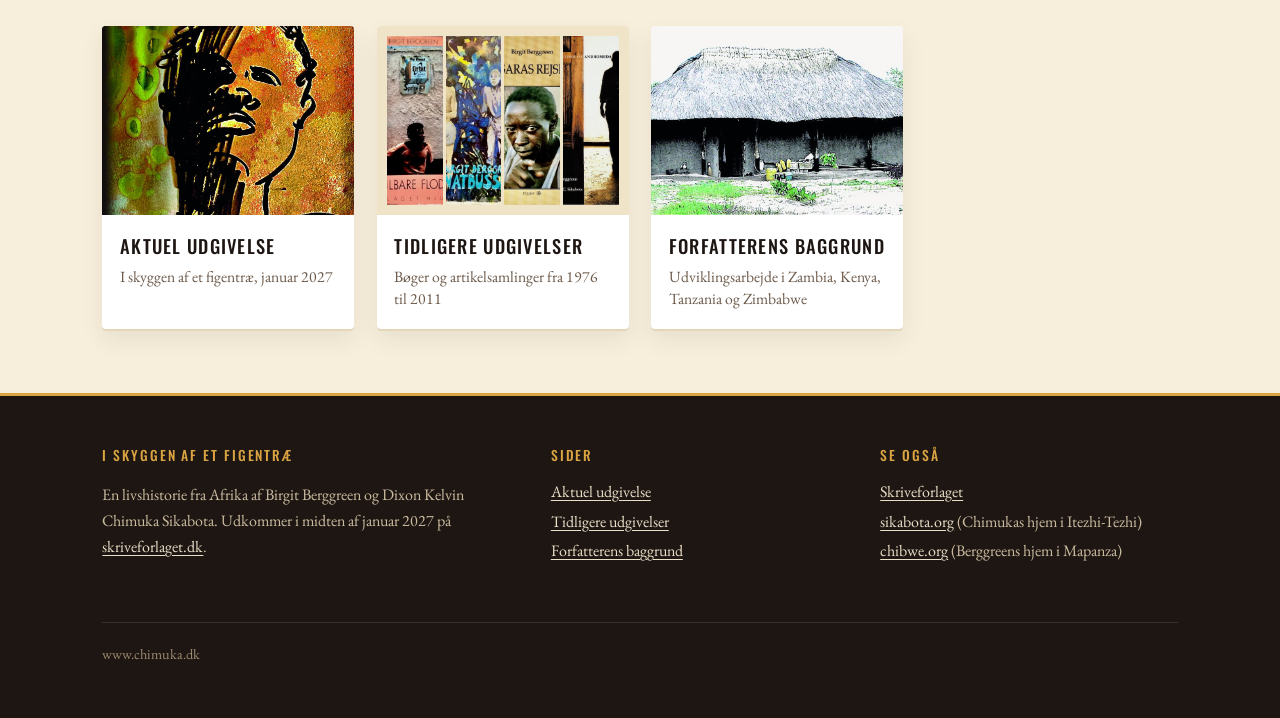
==== commit 4b032665: "Billedbøger: skjul menu og side indtil materiale er klar Menu- og forsidelinks er kommenteret ud, si" ====
--- a/index.html
+++ b/index.html
@@ -41,7 +41,7 @@
       <a href="index.html" aria-current="page">Aktuel udgivelse</a>
       <a href="tidligere-udgivelser.html">Tidligere udgivelser</a>
       <a href="forfatterens-baggrund.html">Forfatterens baggrund</a>
-      <a href="billedboeger.html">Billedbøger</a>
+      <!-- Skjult indtil materiale er klar: <a href="billedboeger.html">Billedbøger</a> -->
     </nav>
   </div>
 </header>
@@ -126,10 +126,12 @@
         <div class="ph"><img src="assets/img/landsbyhus.jpg" loading="lazy" width="1000" height="558" alt=""></div>
         <div class="t"><h3>Forfatterens baggrund</h3><span>Udviklingsarbejde i Zambia, Kenya, Tanzania og Zimbabwe</span></div>
       </a>
+      <!-- Skjult indtil materiale er klar:
       <a class="tile" href="billedboeger.html">
         <div class="ph pending">Billeder følger</div>
         <div class="t"><h3>Billedbøger</h3><span>Siden er under opbygning</span></div>
       </a>
+      -->
     </div>
   </div>
 </section>
@@ -146,7 +148,7 @@
           <li><a href="index.html">Aktuel udgivelse</a></li>
           <li><a href="tidligere-udgivelser.html">Tidligere udgivelser</a></li>
           <li><a href="forfatterens-baggrund.html">Forfatterens baggrund</a></li>
-          <li><a href="billedboeger.html">Billedbøger</a></li>
+          <!-- Skjult indtil materiale er klar: <li><a href="billedboeger.html">Billedbøger</a></li> -->
       </ul>
     </div>
     <div>
--- a/assets/css/site.css
+++ b/assets/css/site.css
@@ -40,7 +40,7 @@
 .release{display:inline-flex;flex-wrap:wrap;gap:.35rem .6rem;align-items:baseline;border:1px solid rgba(217,164,65,.55);background:rgba(217,164,65,.08);padding:.75rem 1.1rem;border-radius:4px;font-size:1.08rem}
 .release strong{font-family:var(--display);font-weight:500;letter-spacing:.1em;text-transform:uppercase;font-size:.85rem;color:var(--gold)}
 .release a{color:var(--gold-2)}
-.hero .cover{justify-self:center;max-width:360px;width:100%;transform:rotate(1.2deg)}
+.hero .cover{justify-self:center;max-width:360px;width:100%}
 .hero .cover img{box-shadow:0 30px 60px rgba(0,0,0,.55),0 4px 10px rgba(0,0,0,.4);border-radius:2px 5px 5px 2px}
 .hero-page .wrap{grid-template-columns:1fr;padding-top:3.2rem;padding-bottom:3rem}
 .hero-page h1{font-size:clamp(2.1rem,5vw,3.4rem)}
@@ -109,7 +109,7 @@
 .book .meta b{color:var(--rust);font-weight:500}
 .book .subt{font-style:italic;margin:-.6rem 0 1rem;color:var(--muted)}
 .book p{margin:0 0 .9em;max-width:42rem}
-.excerpt{font-style:italic}
+.excerpt{font-style:normal}
 
 /* Timeline */
 .timeline{list-style:none;margin:0;padding:0;position:relative;max-width:44rem}
